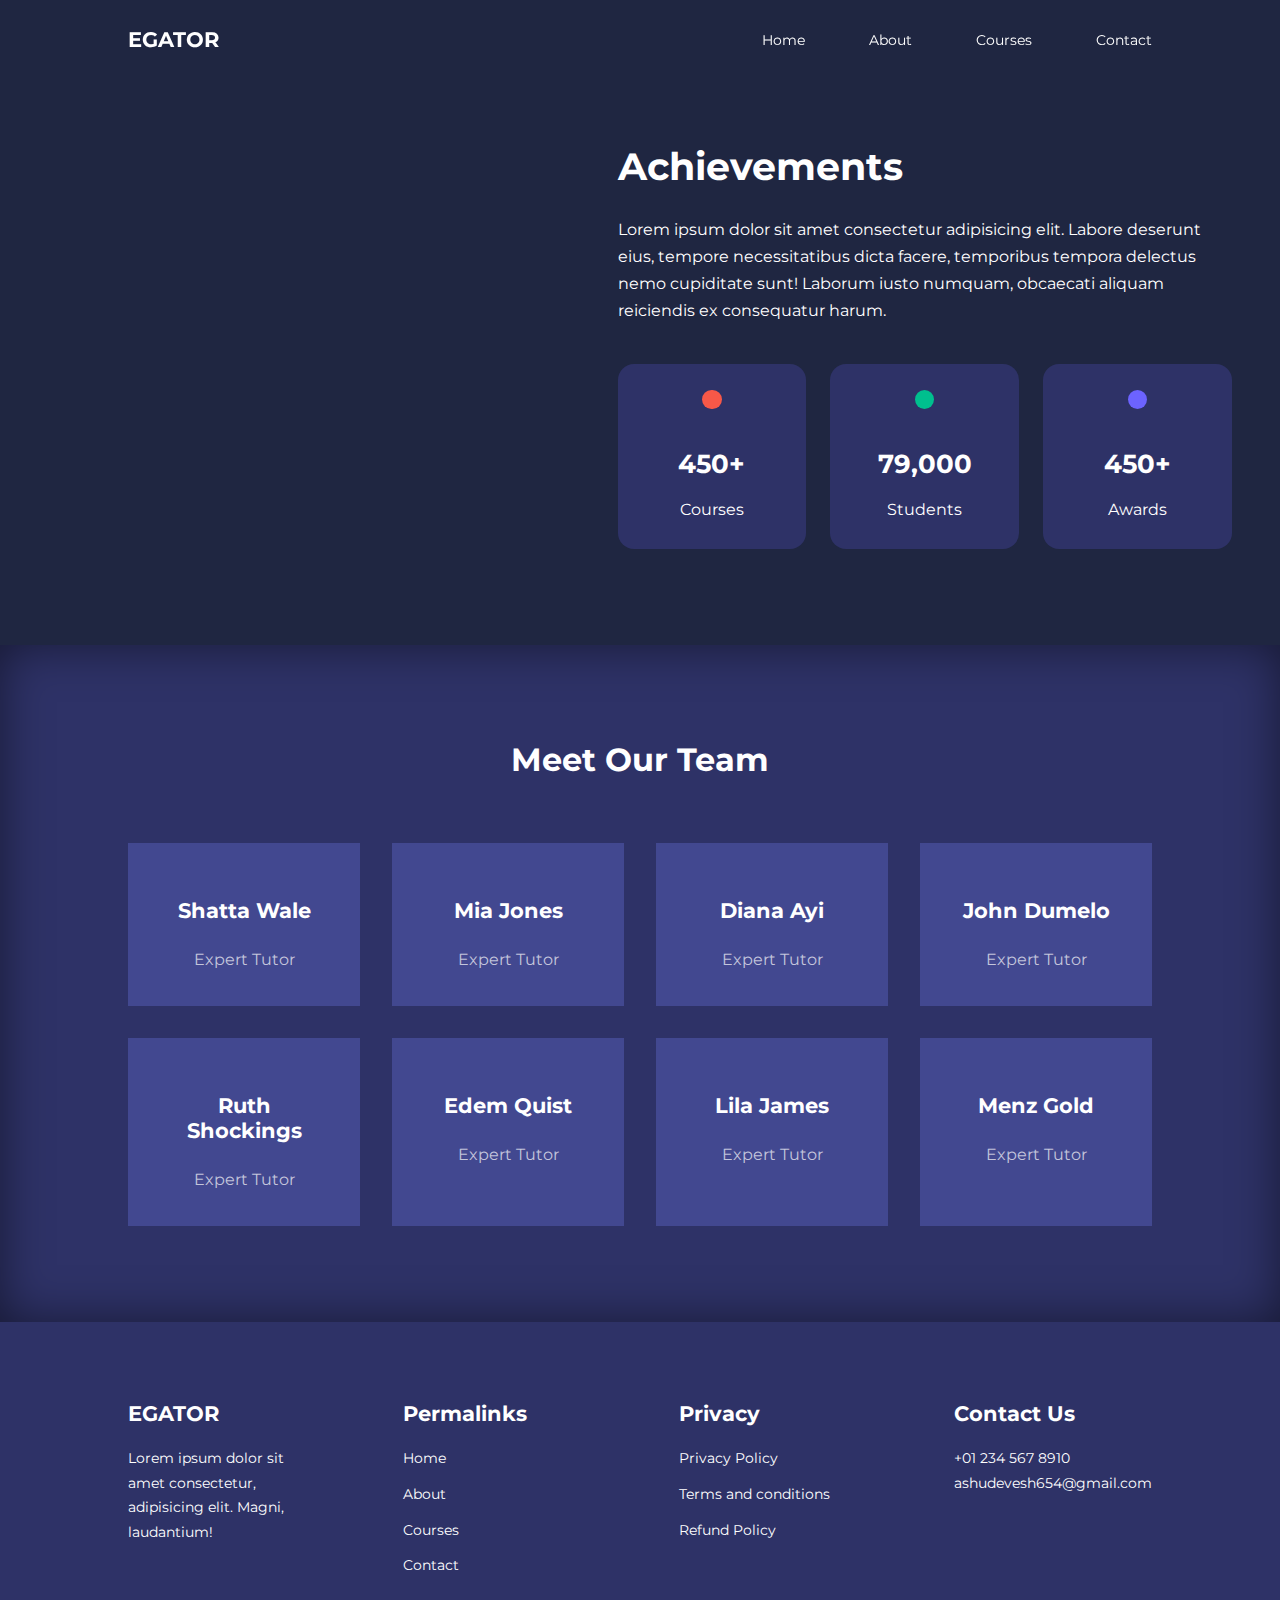
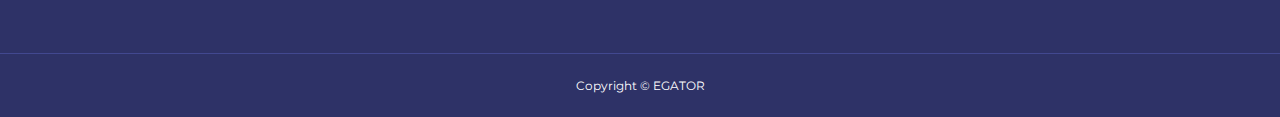
==== about.html @ 26827711 "Updated" ====
<!DOCTYPE html>
<html lang="en">
<head>
    <meta charset="UTF-8">
    <meta http-equiv="X-UA-Compatible" content="IE=edge">
    <meta name="viewport" content="width=device-width, initial-scale=1.0">
    <title>Responsive Multipage Education Website Using HTML, CSS & JavaScript</title>
    <!-- ICONSCOUT CDN -->
    <link rel="stylesheet" href="https://unicons.iconscout.com/release/v2.1.6/css/unicons.css">

    <!-- GOOGLE FONTS (MONTSERRAT) -->
    <link rel="preconnect" href="https://fonts.googleapis.com">
    <link rel="preconnect" href="https://fonts.gstatic.com" crossorigin>
    <link href="https://fonts.googleapis.com/css2?family=Montserrat:wght@300;400;500;600;700;800;900&display=swap" rel="stylesheet"> 
    

    <link rel="stylesheet" href="./css/style.css">
    <link rel="stylesheet" href="./css/about.css">
    <style>
      body {
        background-image: url("./images/bg-texture.png");
      }
    </style>
</head>
<body>
  <nav>
<div class="container nav__container">
    <a href="index.html"> <h4>EGATOR</h4></a>
    <ul class="nav__menu">
        <li><a href="index.html">Home</a></li>
        <li><a href="about.html">About</a></li>
        <li><a href="courses.html">Courses</a></li>
        <li><a href="contact.html">Contact</a></li>
    </ul>
<button id="open-menu-btn"><i class="uil uil-bars"></i></button>
<button id="close-menu-btn"><i class="uil uil-multiply"></i></button>
    
</div>
  </nav>  
  <!-- ==================END OF NAVBAR=================== -->



  <!-- ==================ACHIEVEMENTS=================== -->



<section class="about__achievements">
    <div class="container about__achievements-container">
        <div class="about__achievements-left">
          <img src="./images/about achievements.svg" alt="">
        </div>

        <div class="about__achievements-right">
            <h1>Achievements</h1>
            <p>Lorem ipsum dolor sit amet consectetur adipisicing elit. Labore deserunt eius, tempore necessitatibus dicta facere, temporibus tempora delectus nemo cupiditate sunt! Laborum iusto numquam, obcaecati aliquam reiciendis ex consequatur harum.</p>

            <div class="achievements__cards">

            <article class="achievement__card">
                <span class="achievement__icon">
                    <i class="uil uil-video"></i>
                </span>
                <h3>450+</h3>
                <p>Courses</p>
            </article>

            <article class="achievement__card">
                <span class="achievement__icon">
                    <i class="uil uil-users-alt"></i>
                </span>
                <h3>79,000</h3>
                <p>Students</p>
            </article>

            <article class="achievement__card">
                <span class="achievement__icon">
                    <i class="uil uil-trophy"></i>
                </span>
                <h3>450+</h3>
                <p>Awards</p>
            </article>
        </div>

        </div>

    </div>
</section>


  <!-- ==================END OF ACHIEVEMENTS=================== -->

  <section class="team">
    <h2>Meet Our Team</h2>
    <div class="container team__container">
      <article class="team__member">
        <div class="team__member-image">
          <img src="./images/tm1.jpg" alt="">
        </div>
        <div class="team__member-info">
          <h4>Shatta Wale</h4>
          <p>Expert Tutor</p>
        </div>
        <div class="team__member-socials">
          <a href="https://instagram.com" target="_blank"><i class="uil uil-instagram"></i></a>
          <a href="https://twitter.com" target="_blank"><i class="uil uil-twitter-alt"></i></a>
          <a href="https://instagram.com" target="_blank"><i class="uil uil-linkedin-alt"></i></a>
        </div>
      </article>

      <article class="team__member">
        <div class="team__member-image">
          <img src="./images/tm2.jpg" alt="">
        </div>
        <div class="team__member-info">
          <h4>Mia Jones</h4>
          <p>Expert Tutor</p>
        </div>
        <div class="team__member-socials">
          <a href="https://instagram.com" target="_blank"><i class="uil uil-instagram"></i></a>
          <a href="https://twitter.com" target="_blank"><i class="uil uil-twitter-alt"></i></a>
          <a href="https://instagram.com" target="_blank"><i class="uil uil-linkedin-alt"></i></a>
        </div>
      </article>

      <article class="team__member">
        <div class="team__member-image">
          <img src="./images/tm3.jpg" alt="">
        </div>
        <div class="team__member-info">
          <h4>Diana Ayi</h4>
          <p>Expert Tutor</p>
        </div>
        <div class="team__member-socials">
          <a href="https://instagram.com" target="_blank"><i class="uil uil-instagram"></i></a>
          <a href="https://twitter.com" target="_blank"><i class="uil uil-twitter-alt"></i></a>
          <a href="https://instagram.com" target="_blank"><i class="uil uil-linkedin-alt"></i></a>
        </div>
      </article>

      <article class="team__member">
        <div class="team__member-image">
          <img src="./images/tm4.jpg" alt="">
        </div>
        <div class="team__member-info">
          <h4>John Dumelo</h4>
          <p>Expert Tutor</p>
        </div>
        <div class="team__member-socials">
          <a href="https://instagram.com" target="_blank"><i class="uil uil-instagram"></i></a>
          <a href="https://twitter.com" target="_blank"><i class="uil uil-twitter-alt"></i></a>
          <a href="https://instagram.com" target="_blank"><i class="uil uil-linkedin-alt"></i></a>
        </div>
      </article>

      <article class="team__member">
        <div class="team__member-image">
          <img src="./images/tm5.jpg" alt="">
        </div>
        <div class="team__member-info">
          <h4>Ruth Shockings</h4>
          <p>Expert Tutor</p>
        </div>
        <div class="team__member-socials">
          <a href="https://instagram.com" target="_blank"><i class="uil uil-instagram"></i></a>
          <a href="https://twitter.com" target="_blank"><i class="uil uil-twitter-alt"></i></a>
          <a href="https://instagram.com" target="_blank"><i class="uil uil-linkedin-alt"></i></a>
        </div>
      </article>

      <article class="team__member">
        <div class="team__member-image">
          <img src="./images/tm6.jpg" alt="">
        </div>
        <div class="team__member-info">
          <h4>Edem Quist</h4>
          <p>Expert Tutor</p>
        </div>
        <div class="team__member-socials">
          <a href="https://instagram.com" target="_blank"><i class="uil uil-instagram"></i></a>
          <a href="https://twitter.com" target="_blank"><i class="uil uil-twitter-alt"></i></a>
          <a href="https://instagram.com" target="_blank"><i class="uil uil-linkedin-alt"></i></a>
        </div>
      </article>

      <article class="team__member">
        <div class="team__member-image">
          <img src="./images/tm7.jpg" alt="">
        </div>
        <div class="team__member-info">
          <h4>Lila James</h4>
          <p>Expert Tutor</p>
        </div>
        <div class="team__member-socials">
          <a href="https://instagram.com" target="_blank"><i class="uil uil-instagram"></i></a>
          <a href="https://twitter.com" target="_blank"><i class="uil uil-twitter-alt"></i></a>
          <a href="https://instagram.com" target="_blank"><i class="uil uil-linkedin-alt"></i></a>
        </div>
      </article>

      <article class="team__member">
        <div class="team__member-image">
          <img src="./images/tm8.jpg" alt="">
        </div>
        <div class="team__member-info">
          <h4>Menz Gold</h4>
          <p>Expert Tutor</p>
        </div>
        <div class="team__member-socials">
          <a href="https://instagram.com" target="_blank"><i class="uil uil-instagram"></i></a>
          <a href="https://twitter.com" target="_blank"><i class="uil uil-twitter-alt"></i></a>
          <a href="https://instagram.com" target="_blank"><i class="uil uil-linkedin-alt"></i></a>
        </div>
      </article>
    </div>
  </section>

  <!-- ==================END OF TEAM SECTION=================== -->




  

  <footer>
    <div class="container footer__container">
      <div class="footer__1">
        <a href="index.html" class="footer__logo"><h4>EGATOR</h4></a>
        <p>
          Lorem ipsum dolor sit amet consectetur, adipisicing elit. Magni, laudantium!
        </p>
      </div>
  
      <div class="footer__2">
        <h4>Permalinks</h4>
        <ul class="permalinks">
        <li><a href="index.html">Home</a></li>
        <li><a href="about.html">About</a></li>
        <li><a href="courses.html">Courses</a></li>
        <li><a href="contact.html">Contact</a></li>
      </ul>
      </div>
  
      <div class="footer__3">
        <h4>Privacy</h4>
        <ul class="privacy">
          <li><a href="#">Privacy Policy</a></li>
          <li><a href="#">Terms and conditions</a></li>
          <li><a href="#">Refund Policy</a></li>
        </ul>
      </div>
  
  <div class="footer__4">
    <h4>Contact Us</h4>
  <div>
    <p>+01 234 567 8910</p>
    <p>ashudevesh654@gmail.com</p>
    </div>
  
  
  <ul class="footer__socials">
    <li>
      <a href="#"><i class="uil uil-facebook-f"></i></a>
    </li>
      <a href="#"><i class="uil uil-instagram-alt"></i></a>
    </li>
      <a href="#"><i class="uil uil-twitter"></i></a>
    </li>
      <a href="#"><i class="uil uil-linkedin-alt"></i></a>
    </li>
  </ul>
  </div>
  </div>
  <div class="footer__copyright">
    <small>Copyright &copy; EGATOR</small>
  
  
    </div>
  </footer>
  
  
  <!-- ============END OF FOOTER============= -->
  
  
  
  
  
  <script src="./main.js"></script>
  
  
  
  </body>
  </html>
---- css/style.css ----
* {
    margin: 0;
    padding: 0;
    border: 0;
    outline: 0;
    text-decoration: none;
    list-style-type: none;
    box-sizing: border-box;
}

:root {
    --color-primary: #6c63ff;
    --color-success: #00bf8e;
    --color-warning: #f7c94b;
    --color-danger: #f75848;
    --color-danger-varient: rgba(247, 88, 66, 0.4);
    --color-white: #fff;
    --color-light: rgba(255, 255, 255, 0.7);
    --color-black: #000;
    --color-bg: #1f2641;
    --color-bg1: #2e3267;
    --color-bg2: #424890;

    --container-width-lg: 80%; 
    --container-width-md: 90%;
    --container-width-sm: 94%; 

    --transition: all 400ms ease; 
}

body {
    font-family: 'Montserrat', sans-serif;
    line-height: 1.7;
    color: var(--color-white);
    background: var(--color-bg);
}

.container {
    width: var(--container-width-lg);
    margin: 0 auto;
}

section {
    padding: 6rem 0;
}

section h2 {
    text-align: center;
    margin-bottom: 4rem;
}

h1,
h2,
h3,
h4,
h5 {
    line-height: 1.2;
}

h1 {
    font-size: 2.4rem;
}

h2 {
    font-size: 2rem;
}

h3 {
    font-size: 1.6rem;
}

h4 {
    font-size: 1.3rem;
}

a {
    color: var(--color-white);
}

img {
    width: 100%;
    display: block;
    object-fit: cover;
}

.btn {
    display: inline-block;
    background: var(--color-white);
    color: var(--color-black);
    padding: 1rem 2rem;
    border: 1px solid transparent;
    font-weight: 500;
    transition:  var(--transition);
}

.btn:hover {
    background: transparent;
    color: var(--color-white);
    border-color: var(--color-white);
}

.btn-primary {
    background: var(--color-danger);
    color: var(--color-white);
}

/* ===============NAVBAR============= */

nav {
    background: transparent;
    width: 100vw;
    height: 5rem;
    position: fixed;
    top: 0;
    z-index: 11;
}

/* change navbar styles on scroll using javascript */
.window-scroll {
    background: var(--color-primary);
    box-shadow: 0 1rem 2rem rgba(0, 0, 0, 0.2);
    /* 0 for x-axis, 1rem for y-axis and 2rem is for blur */
}

.nav__container {
    height: 100%;
    display: flex;
    justify-content: space-between;
    align-items: center;
}

nav button {
    display: none;
}

.nav__menu {
    display: flex;
    align-items: center;
    gap: 4rem;
}

.nav__menu a {
    font-size: 0.9rem;
    transition: all 400ms ease;
}

.nav__menu a:hover {
    color: var(--color-bg2);
}

/* =============HEADER=============== */
header {
position: relative;
top: 5rem;
overflow: hidden;
height: 70vh;
margin-bottom: 5rem;
}

.header__container {
    display: grid;
    grid-template-columns: 1fr 1fr;
    align-items: center;
    gap: 5rem;
    height: 100%;
}

.header__left p {
    margin: 1rem 0 2.4rem;
}


/* ===================CATEGORIES==================== */
.categories {
    background: var(--color-bg1);
    height: 29rem;
}

.categories h1 {
    line-height: 1;
    margin-bottom: 3rem;
}

.categories__container {
    display: grid;
    grid-template-columns: 40% 60%;
    /* gap: 4rem; */
}
.categories__left {
    margin-right: 2rem;
}


.categories__left p {
    margin: 1rem 0 3rem;
}

.categories__right {
    display: grid;
    grid-template-columns: repeat(3, 1fr);
    gap: 1.2rem;
}

.category {
    background: var(--color-bg2);
    padding: 2rem;
    border-radius: 2rem;
    transition: var(--transition);
}

.category:hover {
    box-shadow: 0 3rem 3rem rgba(0, 0, 0, 0.3);
    z-index: 1;
}

.category:nth-child(2) .category_icon {
    background: var(--color-danger);
}
.category:nth-child(3) .category_icon {
    background: var(--color-success);
}
.category:nth-child(4) .category_icon {
    background: var(--color-warning);
}
.category:nth-child(5) .category_icon {
    background: var(--color-success);
}


.category_icon {
    background: var(--color-primary);
    padding: 0.7rem;
    border-radius: 0.9rem;
}
.category h5 {
    margin: 2rem 0 1rem;
}

.category p {
    font-size: 0.85rem;
}

/* ===============POPULAR COURSES==================== */

.courses {
    margin-top: 10rem;
}

.courses__container {
    display: grid;
    grid-template-columns: repeat(3, 1fr);
    gap: 2rem;
}

.course {
    background: var(--color-bg1);
    text-align: center;
    border: 1px solid transparent;
    transition: var(--transition);
}

.course:hover {
    background: transparent;
    border-color: var(--color-primary);
}

.course__info {
    padding: 2rem;
}

.course__info p {
    margin: 1.2rem 0 2rem;
    font-size: 0.9rem;
}



/* =================================FAQs========================= */

.faqs {
    background: var(--color-bg1);
    box-shadow: inset 0 0 3rem rgba(0, 0, 0, 0.5);
}

.faqs__container {
    display: grid;
    grid-template-columns: 1fr 1fr;
    gap: 1rem;
}

.faq {
    padding: 2rem;
    display: flex;
    align-items: center;
    gap: 1.4rem;
    height: fit-content;
    background: var(--color-primary);
    cursor: pointer;
}

.faq h4 {
    font-size: 1rem;
    line-height: 2.2;
}

.faq__icon {
    align-self: flex-start;
    font-size: 1.2rem;
}

.faq p {
    margin-top: 0.8rem;
    display: none;
}

.faq.open p {
    display: block;
}

/* =============================TESTIMONIALS================================ */



.testimonials__container {
    overflow-x: hidden;
    position: relative;
    margin-bottom: 5rem;
}

.testimonial {
    padding-top: 2rem;
}

.avatar {
    width: 6rem;
    height: 6rem;
    border-radius: 50%;
    overflow: hidden;
    margin: 0 auto 1rem;
    border: 1rem solid var(--color-bg1);
}

.testimonial__info {
    text-align: center;
}

.testimonial__body {
    background: var(--color-primary);
    padding: 2rem;
    margin-top: 3rem;
    position: relative;
}

.testimonial__body::before {
content: "";
display: block;
background: linear-gradient(135deg,
transparent,
var(--color-primary),
var(--color-primary),
var(--color-primary));
width: 3rem;
height: 3rem;
position: absolute;
left: 50%;
top: -1.5rem;
transform: rotate(45deg);
}

/* ===================FOOTER================= */

footer {
    background: var(--color-bg1);
    padding-top: 5rem;
    font-size: 0.9rem;
}

.footer__container {
    display: grid;
    grid-template-columns: repeat(4, 1fr);
    gap: 5rem;
}

.footer__container > div h4 {
    margin-bottom: 1.2rem;
}

.footer__1 p {
    margin: 0 0 2rem;
}

footer ul li {
    margin-bottom: 0.7rem;
}

footer ul li a:hover {
    text-decoration: underline;
}

.footer__socials {
    display: flex;
    gap: 1rem;
    font-size: 1.rem;
    margin-top: 2rem;;
}

.footer__copyright {
    text-align: center;
    margin-top: 4rem;
    padding: 1.2rem 0;
    border-top: 1px solid var(--color-bg2);

}


/* ===============MEDIA QUERIES (TABLETS)========== */



@media screen and (max-width: 1024px) {
   .container {
       width: var(--container-width-md)
   }
h1 {
    font-size: 2.2rem;
}

h2 {
    font-size: 1.7rem;
}

h3 {
    font-size: 1.4rem;
}

h4 {
    font-size: 1.2;
}


/* =====================NAVBAR=============== */

nav button {
    display: inline-block;
    background: transparent;
    font-size: 1.8rem;
    color: var(--color-white);
    cursor: pointer;
}

nav button#close-menu-btn {
    display: none;
}
.nav__menu {
    position: fixed;
    top: 5rem;
    right: 5%;
    height: fit-content;
    width: 18rem;
    flex-direction: column;
    gap: 0;
    display: none;

}

.nav__menu li {
    width: 100%;
    height: 5.8rem;
    animation:animateNavItems 400ms linear forwards;
    transform-origin: top right;
   opacity: 0; 
}

.nav__menu li:nth-child(2) {
    animation-delay: 200ms;
}
.nav__menu li:nth-child(3) {
    animation-delay: 400ms;
}
.nav__menu li:nth-child(4) {
    animation-delay: 600ms;
}

@keyframes animateNavItems {
0% {
transform: rotatez(-90deg) rotateX(90deg) scale(0.1);
}
100% {
transform: rotatez(0) rotateX(0) scale(1);;
opacity: 1;
}
}
.nav__menu li a {
    background: var(--color-primary);
    box-shadow: -4rem 6rem 10rem rgba(0, 0, 0, 0.6);
    width: 100%;
    height: 100%;
    display: grid;
    place-items: center;
}

.nav__menu li a:hover {
    background: var(--color-bg2);
    color: var(--color-white);
}

/* ================HEADER============== 
isko dekhna hai ek bar */

header {
    height: 52vh;
    margin-bottom: 4rem;
}

.header__container {
    gap: 0;
    padding-bottom: 3rem;
}



/* ========================CATEGORIES============== */
.categories {
    height: auto;
}

.categories__container {
    grid-template-columns: 1fr;
    gap: 3rem;
}

.categories__left {
    margin-right: 0;
}



/* =======================POPULAR================ */


.courses {
    margin-top: 0;
}

.courses__container {
    grid-template-columns: 1fr 1fr;
}


/* ====================FAQs================= */

.faqs__container {
    grid-template-columns: 1fr;
}
.faq {
    padding: 1.5rem;
}

/* ====================FOOTER================= */


.footer__container {
    grid-template-columns: 1fr 1fr;
}

}


/* ====================MEDIA QUERIES (PHONES)============================= */

@media screen and (max-width: 600px) {
    .container {
        width: var(--container-width-sm)
    }
/* =================NAVBAR=============== */
.nav__menu {
    right: 3%;
}


/* ====================HEADER=============== */

header {
    height: 100vh;
}

.header__container {
    grid-template-columns: 1fr;
    text-align: center;
    margin-top: 0;
}

.header__left p {
    margin-bottom: 1.3rem;   
}

/* ==================CATEGORIES=============== */

.categories__right {
    grid-template-columns: 1fr 1fr;
    gap: 0.7rem;
}

.category {
    padding: 1rem;
    border-radius: 1rem;
}

.category_icon {
    margin-top: 4px;
    display: inline-block;
}

/* =================POPULAR COURSES=============== */
.courses__container {
    grid-template-columns: 1fr;

}


/* =================POPULAR COURSES=============== */


.testimonial__body {
    padding: 1.2rem;
}

/* =================POPULAR COURSES=============== */

.footer__container {
    grid-template-columns: 1fr;
    text-align: center;
}

.footer__1 p {
    margin: 1rem auto;
}

.footer__socials {
    justify-content: center;

}





}
---- css/about.css ----
/* ===================ACHIEVEMENTS================= */
.about__achievements {
    margin-top: 3rem;
}

.about__achievements-container {
    display: grid;
    grid-template-columns: 40% 60%;
    gap: 5rem;
}

.about__achievements-right > p {
    margin: 1.6rem 0 2.5rem;
}

.achievements__cards {
    display: grid;
    grid-template-columns: repeat(3, 1fr);
    gap: 1.5rem;
}

.achievement__card {
    background: var(--color-bg1);
    padding: 1.6rem;
    border-radius: 1rem;
    text-align: center;
    transition: var(--transition);
}

.achievement__card:hover {
    background: var(--color-bg2);
    box-shadow: 0 3rem 3rem rgba(0, 0, 0, 0.3);
}

.achievement__icon {
    background: var(--color-danger);
    padding: 0.6rem;
    border-radius: 1rem;
    display: inline-block;
    margin-bottom: 2rem;
    font-size: 2rem;
}

.achievement__card:nth-child(2) .achievement__icon {
    background: var(--color-success);
}

.achievement__card:nth-child(3) .achievement__icon {
    background: var(--color-primary);
}

.achievement__card p {
    margin-top: 1rem;
}

/* ===================TEAM================= */

.team {
    background: var(--color-bg1);
    box-shadow: inset 0 0 3rem rgba(0, 0, 0, 0.5);
}

.team__container {
    display: grid;
    grid-template-columns: repeat(4, 1fr);
    gap: 2rem;
}

.team__member {
    background: var(--color-bg2);
    padding: 2rem;
    border: 1px solid transparent;
    transition: var(--transition);
    position: relative;
    overflow: hidden;
}

.team__member:hover {
    background: transparent;
    border-color: var(--color-primary);
}

.team__member-image img {
    filter: saturate(0)
}

.team__member:hover img {
    filter: saturate(1);
}

.team__member-info * {
    text-align: center;
    margin-top: 1.4rem;
}

.team__member-info p {
    color: var(--color-light);
}

.team__member-socials {
    position: absolute;
    top: 50%;
    transform: translateY(-50%);
    right: -100%;
    display: flex;
    flex-direction: column;
    background: var(--color-primary);
    border-radius: 1rem 0 0 1rem ;
    /* 1rem for the top-left, 0 for the top-right, 0 for the bottm-right, 1rem for the bottom-left */
    box-shadow: -2rem 0 2rem rgba(0, 0, 0, 0.3);
    transition: var(--transition);
}

.team__member:hover .team__member-socials {
    right: 0;
}

.team__member-socials a {
    padding: 1rem;
}

/* ==========================MEDIA QUERIES(TABLETS)====================== */

@media screen and (max-width: 1024px) {
    .about__achievements {
        margin-top: 2rem;
    }

    .about__achievements-container {
        grid-template-columns: 1fr;
        gap: 4rem;
    }

    .about__achievements-left {
        width: 80%;
        margin: 0 auto;
    }

    .team__container {
        grid-template-columns: repeat(3, 1fr);
        gap: 1.5rem;
    }

    .team__member {
        padding: 1rem;
    }
}

/* ==========================MEDIA QUERIES(MOBILES)====================== */

@media screen and (max-width: 600px) {
    .achievements__cards {
        grid-template-columns: 1fr 1fr;
        gap: 0.7rem;
    }

    .team__container {
        grid-template-columns: 1fr 1fr;
        gap: 0.7rem;
    }

    .team__member {
        padding: 0;
    }

    .team__member p {
        margin-bottom: 1.5rem;
    }
}
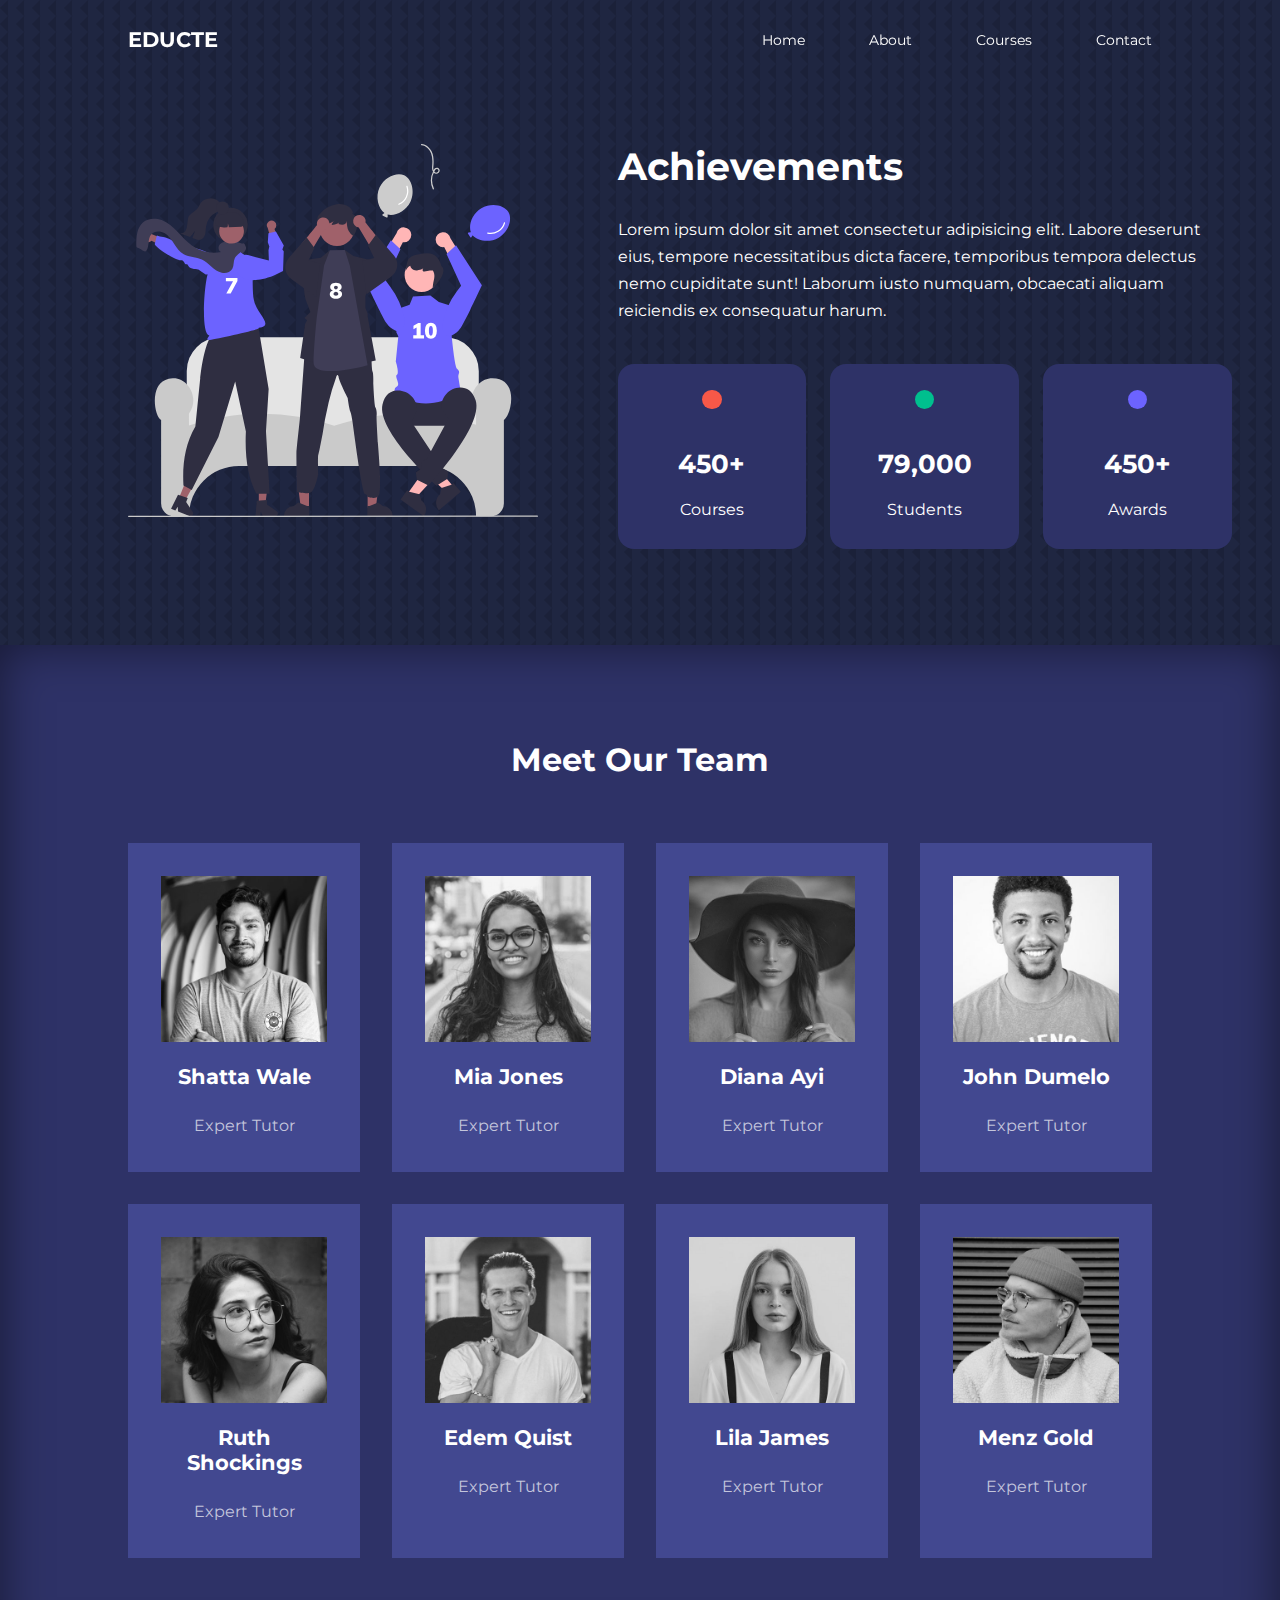
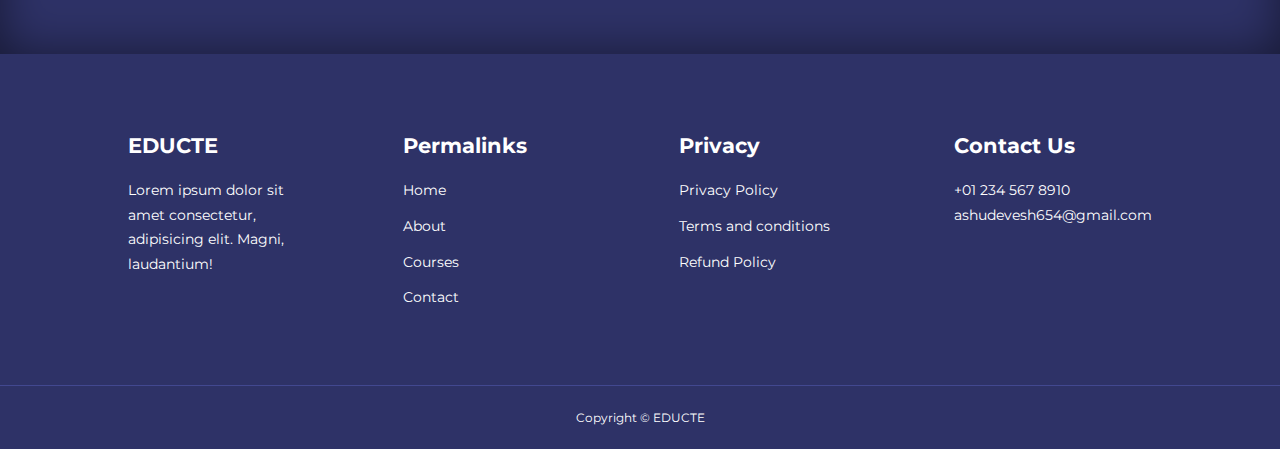
==== commit 689a0732: "typo fixed" ====
--- a/about.html
+++ b/about.html
@@ -25,7 +25,7 @@
 <body>
   <nav>
 <div class="container nav__container">
-    <a href="index.html"> <h4>EGATOR</h4></a>
+    <a href="index.html"> <h4>EDUCTE</h4></a>
     <ul class="nav__menu">
         <li><a href="index.html">Home</a></li>
         <li><a href="about.html">About</a></li>
@@ -225,7 +225,7 @@
   <footer>
     <div class="container footer__container">
       <div class="footer__1">
-        <a href="index.html" class="footer__logo"><h4>EGATOR</h4></a>
+        <a href="index.html" class="footer__logo"><h4>EDUCTE</h4></a>
         <p>
           Lorem ipsum dolor sit amet consectetur, adipisicing elit. Magni, laudantium!
         </p>
@@ -272,7 +272,7 @@
   </div>
   </div>
   <div class="footer__copyright">
-    <small>Copyright &copy; EGATOR</small>
+    <small>Copyright &copy; EDUCTE</small>
   
   
     </div>
--- a/css/style.css
+++ b/css/style.css
@@ -86,7 +86,7 @@
 .btn {
     display: inline-block;
     background: var(--color-white);
-    color: var(--color-black);
+    color: var(--color-bg);
     padding: 1rem 2rem;
     border: 1px solid transparent;
     font-weight: 500;
@@ -326,6 +326,7 @@
     position: relative;
     margin-bottom: 5rem;
 }
+
 
 .testimonial {
     padding-top: 2rem;
@@ -362,7 +363,7 @@
 width: 3rem;
 height: 3rem;
 position: absolute;
-left: 50%;
+left: 46%;
 top: -1.5rem;
 transform: rotate(45deg);
 }
--- a/css/about.css
+++ b/css/about.css
@@ -101,7 +101,7 @@
     position: absolute;
     top: 50%;
     transform: translateY(-50%);
-    right: -100%;
+    right: -100%; /*"-" means its will transite from left side.*/
     display: flex;
     flex-direction: column;
     background: var(--color-primary);
